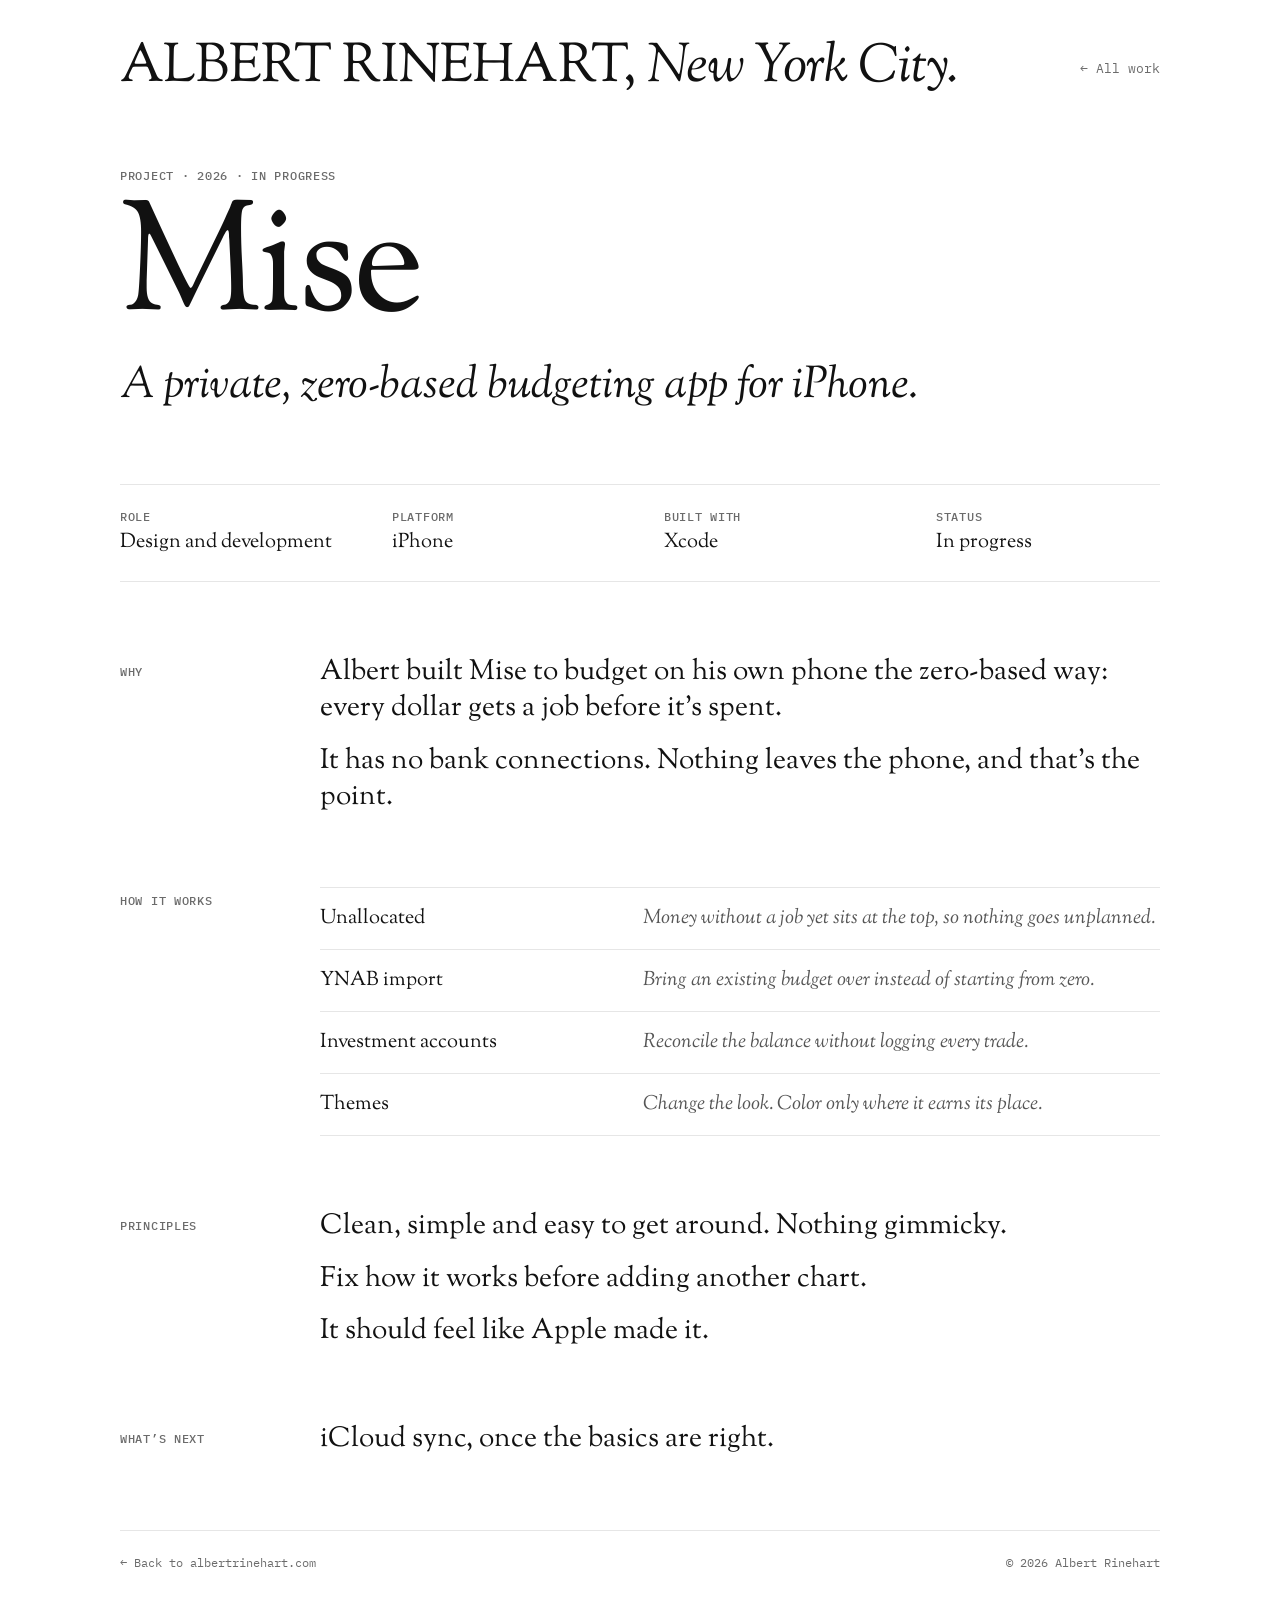
==== mise/index.html @ 3e0a6a21 "Initial site Co-Authored-By: Claude Opus 5.5 <noreply@anthropic.com>" ====
<!doctype html>
<html lang="en">
<head>
  <meta charset="utf-8">
  <meta name="viewport" content="width=device-width, initial-scale=1">
  <title>Mise — Albert Rinehart</title>
  <meta name="description" content="Mise is a private, zero-based budgeting app for iPhone by Albert Rinehart. No bank connections; nothing leaves the phone.">
  <meta property="og:title" content="Mise — Albert Rinehart">
  <meta property="og:url" content="https://albertrinehart.com/mise/">
  <link rel="canonical" href="https://albertrinehart.com/mise/">
  <link rel="preconnect" href="https://fonts.googleapis.com">
  <link rel="preconnect" href="https://fonts.gstatic.com" crossorigin>
  <link href="https://fonts.googleapis.com/css2?family=Sorts+Mill+Goudy:ital@0;1&family=IBM+Plex+Mono:wght@400;500&display=swap" rel="stylesheet">
  <link rel="stylesheet" href="/assets/styles.css">
</head>
<body>
  <div class="wrap">

    <header class="site-header">
      <a class="wordmark" href="/">ALBERT RINEHART, <span class="italic">New York City.</span></a>
      <a class="mono muted" href="/" style="font-size: 13px; text-decoration: none; min-height: 44px; display: flex; align-items: center">← All work</a>
    </header>

    <section class="project-hero">
      <span class="label" style="margin: 0">Project · 2026 · In progress</span>
      <h1 class="project-title">Mise</h1>
      <p class="project-sub">A private, zero-based budgeting app for iPhone.</p>
    </section>

    <section class="overview" aria-label="Overview">
      <div><span class="label" style="margin: 0">Role</span><span class="value">Design and development</span></div>
      <div><span class="label" style="margin: 0">Platform</span><span class="value">iPhone</span></div>
      <div><span class="label" style="margin: 0">Built with</span><span class="value">Xcode</span></div>
      <div><span class="label" style="margin: 0">Status</span><span class="value">In progress</span></div>
    </section>

    <!-- Screenshots hidden until assets/mise/ has budget.png, accounts.png and themes.png.
         To restore, uncomment and replace each placeholder with <img src="/assets/mise/budget.png" alt="Mise budget screen">
    <section class="screens" aria-label="Screens">
      <div class="screen">[Screenshot: Budget]</div>
      <div class="screen">[Screenshot: Accounts]</div>
      <div class="screen">[Screenshot: Themes]</div>
    </section>
    -->

    <section class="row-section">
      <h2 class="label" style="padding-top: 10px">Why</h2>
      <div class="rows prose">
        <p>Albert built Mise to budget on his own phone the zero-based way: every dollar gets a job before it’s spent.</p>
        <p>It has no bank connections. Nothing leaves the phone, and that’s the point.</p>
      </div>
    </section>

    <section class="row-section">
      <h2 class="label">How it works</h2>
      <div class="rows" style="font-size: 20px; line-height: 1.45">
        <div class="feature"><span>Unallocated</span><span>Money without a job yet sits at the top, so nothing goes unplanned.</span></div>
        <div class="feature"><span>YNAB import</span><span>Bring an existing budget over instead of starting from zero.</span></div>
        <div class="feature"><span>Investment accounts</span><span>Reconcile the balance without logging every trade.</span></div>
        <div class="feature"><span>Themes</span><span>Change the look. Color only where it earns its place.</span></div>
      </div>
    </section>

    <section class="row-section">
      <h2 class="label" style="padding-top: 10px">Principles</h2>
      <div class="rows prose">
        <p>Clean, simple and easy to get around. Nothing gimmicky.</p>
        <p>Fix how it works before adding another chart.</p>
        <p>It should feel like Apple made it.</p>
      </div>
    </section>

    <section class="row-section">
      <h2 class="label" style="padding-top: 10px">What’s next</h2>
      <div class="rows prose">
        <p>iCloud sync, once the basics are right.</p>
      </div>
    </section>

    <footer class="site-footer" style="padding-top: 24px; border-top: 1px solid var(--rule)">
      <a href="/" style="text-decoration: none">← Back to albertrinehart.com</a><span>© 2026 Albert Rinehart</span>
    </footer>
  </div>
</body>
</html>
---- assets/styles.css ----
:root {
  --bg: #FFFFFF;
  --fg: #111111;
  --muted: #6B6B6B;
  --soft: #555555;
  --rule: #E6E6E6;
  --serif: 'Sorts Mill Goudy', Georgia, 'Times New Roman', serif;
  --mono: 'IBM Plex Mono', ui-monospace, Menlo, monospace;
}

body.index {
  --bg: #0E0E0E;
  --fg: #F2F2F2;
  --muted: #A3A3A3;
  --soft: #A3A3A3;
  --rule: #2E2E2E;
}

* { box-sizing: border-box; }

html, body {
  margin: 0;
  background: var(--bg);
  color: var(--fg);
  transition: background-color 0.25s ease, color 0.25s ease;
}

body {
  font-family: var(--serif);
  -webkit-font-smoothing: antialiased;
}

body.toggleable { cursor: pointer; }

a {
  color: inherit;
  text-decoration: underline;
  text-decoration-thickness: 1px;
  text-underline-offset: 0.14em;
}
a:hover { opacity: 0.6; }
a:focus-visible, button:focus-visible { outline: 2px solid currentColor; outline-offset: 3px; }

.mono { font-family: var(--mono); }
.muted { color: var(--muted); }
.soft { color: var(--soft); }
.italic { font-style: italic; }

.wrap {
  max-width: 1120px;
  margin: 0 auto;
  padding: 40px 40px 72px;
  display: flex;
  flex-direction: column;
  gap: 72px;
}

/* Header */
.site-header {
  display: flex;
  flex-wrap: wrap;
  justify-content: space-between;
  align-items: center;
  gap: 16px;
}
.wordmark {
  font-size: clamp(34px, 4.2vw, 54px);
  line-height: 1.05;
  letter-spacing: -0.015em;
  text-decoration: none;
}
.header-right {
  display: flex;
  align-items: center;
  gap: 20px;
  font-family: var(--mono);
  font-size: 13px;
}
.toggle {
  min-height: 44px;
  padding: 0;
  border: 0;
  background: transparent;
  color: inherit;
  cursor: pointer;
  display: flex;
  gap: 8px;
  align-items: center;
  font-family: var(--mono);
  font-size: 13px;
}
.toggle .read-label { color: var(--fg); }
.toggle .index-label { color: #8A8A8A; }
body.index .toggle .read-label { color: #6F6F6F; }
body.index .toggle .index-label { color: var(--fg); }

/* Views */
body.index .view-read { display: none; }
body:not(.index) .view-index { display: none; }

/* Read view */
.blurb {
  display: flex;
  flex-direction: column;
  gap: 40px;
  font-size: clamp(24px, 2.9vw, 38px);
  line-height: 1.2;
  letter-spacing: -0.01em;
}
.blurb p { margin: 0; }
.fake-link {
  text-decoration: underline;
  text-decoration-thickness: 1px;
  text-underline-offset: 0.14em;
}

.details {
  display: flex;
  flex-wrap: wrap;
  gap: 40px 64px;
  padding-top: 32px;
  border-top: 1px solid var(--rule);
  font-size: 19px;
  line-height: 1.5;
}
.details > div {
  flex: 1 1 200px;
  display: flex;
  flex-direction: column;
  gap: 4px;
}

.label {
  margin: 0 0 8px;
  font-family: var(--mono);
  font-size: 12px;
  font-weight: 500;
  letter-spacing: 0.06em;
  text-transform: uppercase;
  color: var(--muted);
}

/* Index view */
.index-main {
  display: flex;
  flex-direction: column;
  gap: 56px;
  font-size: 20px;
  line-height: 1.45;
}
.row-section {
  display: flex;
  flex-wrap: wrap;
  gap: 12px 40px;
}
.row-section > .label {
  flex: 1 1 160px;
  margin: 0;
  padding-top: 6px;
}
.row-section > .rows {
  flex: 999 1 520px;
  min-width: 0;
  display: flex;
  flex-direction: column;
}
.row {
  display: flex;
  flex-wrap: wrap;
  justify-content: space-between;
  gap: 4px 24px;
  padding: 14px 0;
  border-bottom: 1px solid var(--rule);
  text-decoration: none;
}
.row:last-child { border-bottom: 0; }
.row .meta {
  font-family: var(--mono);
  font-size: 13px;
  color: var(--muted);
}
.stack { display: flex; flex-direction: column; gap: 6px; }
.stack p { margin: 0; }
.inline-links { display: flex; flex-wrap: wrap; gap: 8px 28px; }

.stats { display: flex; flex-wrap: wrap; gap: 24px 48px; margin-bottom: 20px; }
.stat { display: flex; flex-direction: column; }
.stat-value { font-size: 48px; line-height: 1.1; font-variant-numeric: tabular-nums; min-width: 3ch; }
.stat-label { font-family: var(--mono); font-size: 12px; color: var(--muted); }

.ride-list { display: flex; flex-direction: column; }
.ride {
  display: flex;
  flex-wrap: wrap;
  justify-content: space-between;
  gap: 4px 24px;
  padding: 12px 0;
  border-top: 1px solid var(--rule);
}
.ride .meta { font-family: var(--mono); font-size: 13px; color: var(--muted); }
.view-on-strava { font-weight: 600; }

.attribution {
  margin-top: 16px;
  display: flex;
  align-items: center;
  gap: 12px;
  font-family: var(--mono);
  font-size: 12px;
  color: var(--muted);
}
.attribution img { height: 16px; width: auto; }

/* Footer */
.site-email { font-size: clamp(20px, 2.2vw, 26px); }

.site-footer {
  display: flex;
  flex-wrap: wrap;
  justify-content: space-between;
  gap: 8px 24px;
  font-family: var(--mono);
  font-size: 12px;
  color: var(--muted);
}

/* Project pages */
.project-hero { display: flex; flex-direction: column; gap: 20px; }
.project-title {
  margin: 0;
  font-size: clamp(80px, 12vw, 160px);
  font-weight: 400;
  line-height: 0.9;
  letter-spacing: -0.03em;
}
.project-sub {
  margin: 0;
  max-width: 820px;
  font-size: clamp(28px, 3.4vw, 44px);
  line-height: 1.15;
  font-style: italic;
}
.overview {
  display: flex;
  flex-wrap: wrap;
  gap: 24px 48px;
  padding: 24px 0;
  border-top: 1px solid var(--rule);
  border-bottom: 1px solid var(--rule);
}
.overview > div { flex: 1 1 180px; display: flex; flex-direction: column; gap: 4px; }
.overview .value { font-size: 20px; }
.screens { display: flex; flex-wrap: wrap; gap: 24px; justify-content: space-between; }
.screen {
  flex: 1 1 240px;
  max-width: 340px;
  aspect-ratio: 9 / 19.5;
  border-radius: 40px;
  background: #F4F3F0;
  border: 1px solid var(--rule);
  overflow: hidden;
  display: flex;
  align-items: center;
  justify-content: center;
  font-family: var(--mono);
  font-size: 12px;
  color: var(--muted);
}
.screen img { width: 100%; height: 100%; object-fit: cover; }
.prose {
  display: flex;
  flex-direction: column;
  gap: 16px;
  font-size: clamp(22px, 2.2vw, 28px);
  line-height: 1.3;
}
.prose p { margin: 0; }
.feature {
  display: flex;
  flex-wrap: wrap;
  gap: 4px 24px;
  padding: 16px 0;
  border-top: 1px solid var(--rule);
}
.feature:last-child { border-bottom: 1px solid var(--rule); }
.feature > :first-child { flex: 1 1 200px; }
.feature > :last-child { flex: 2 1 320px; color: var(--soft); font-style: italic; }

@media (max-width: 640px) {
  .wrap { padding: 24px 20px 56px; gap: 48px; }
  .wordmark { font-size: 30px; }
  .blurb { gap: 28px; }
}

@media (prefers-reduced-motion: reduce) {
  html, body { transition: none; }
}
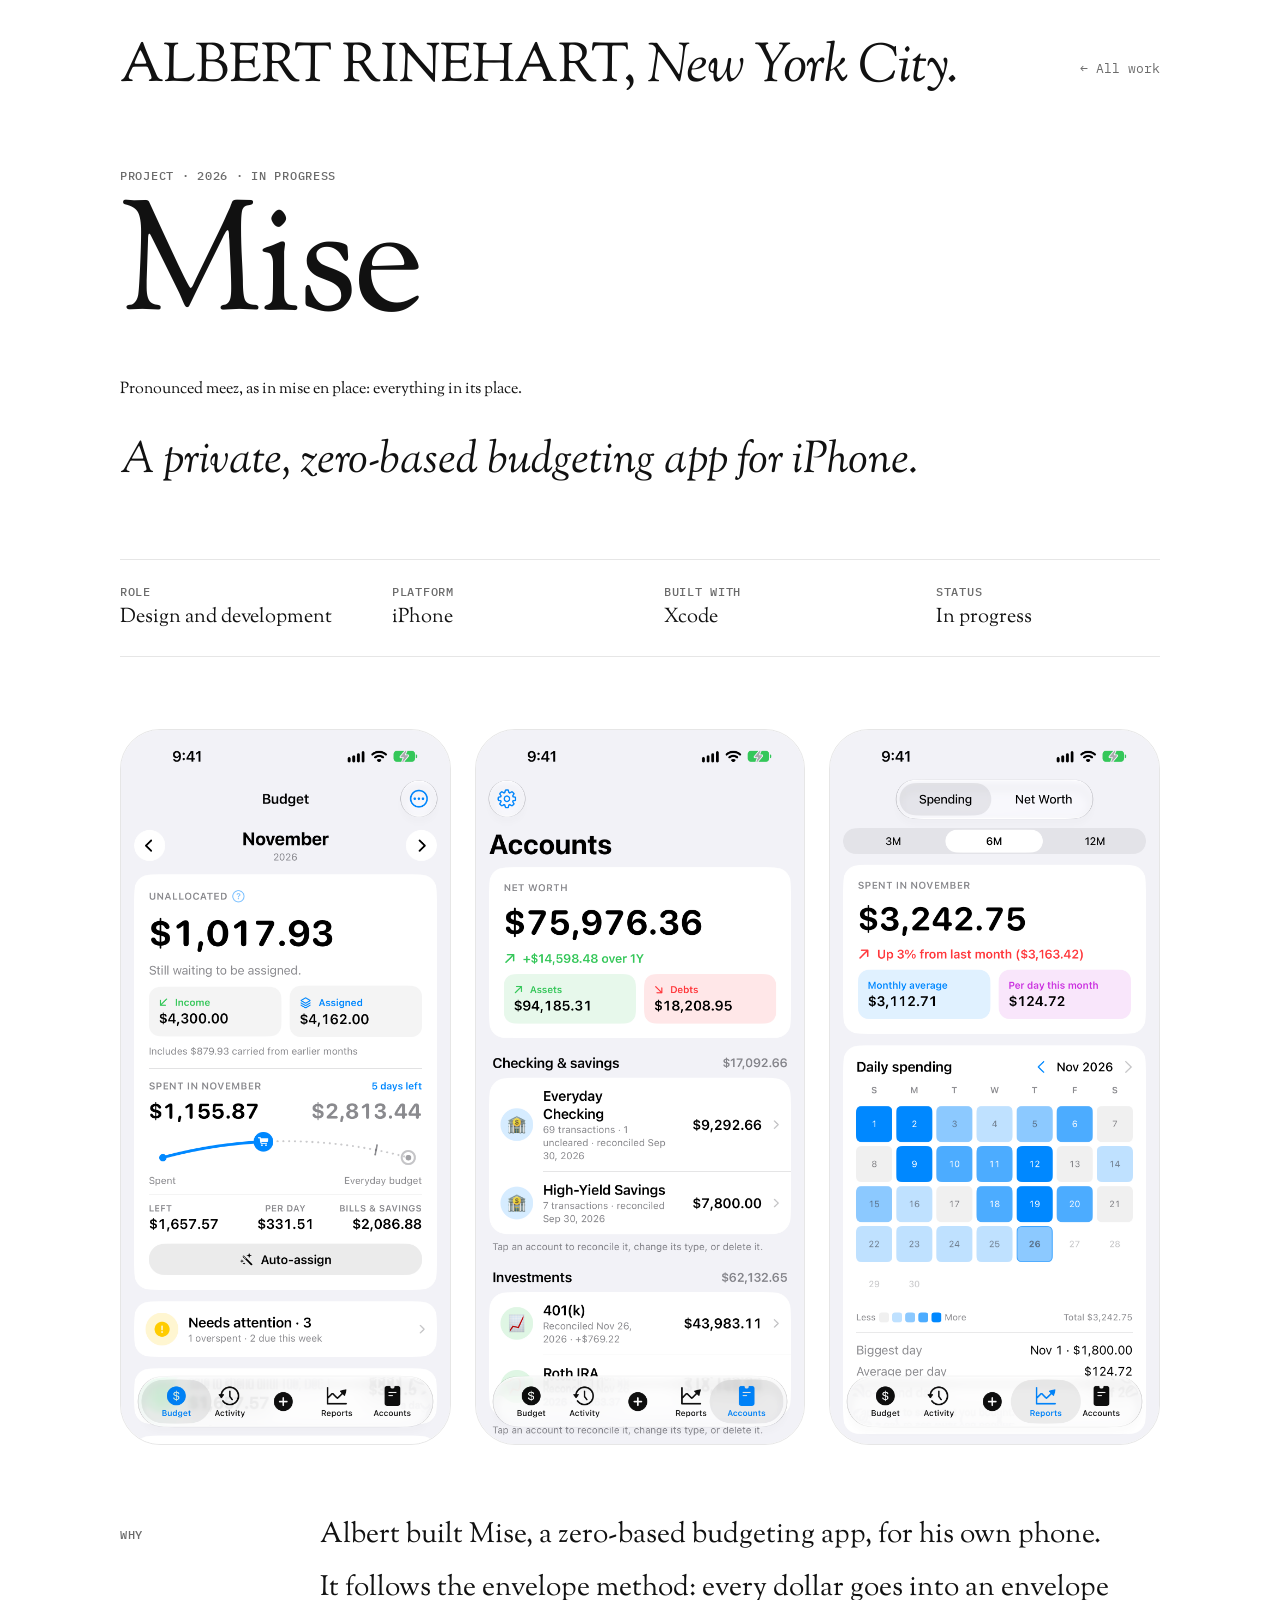
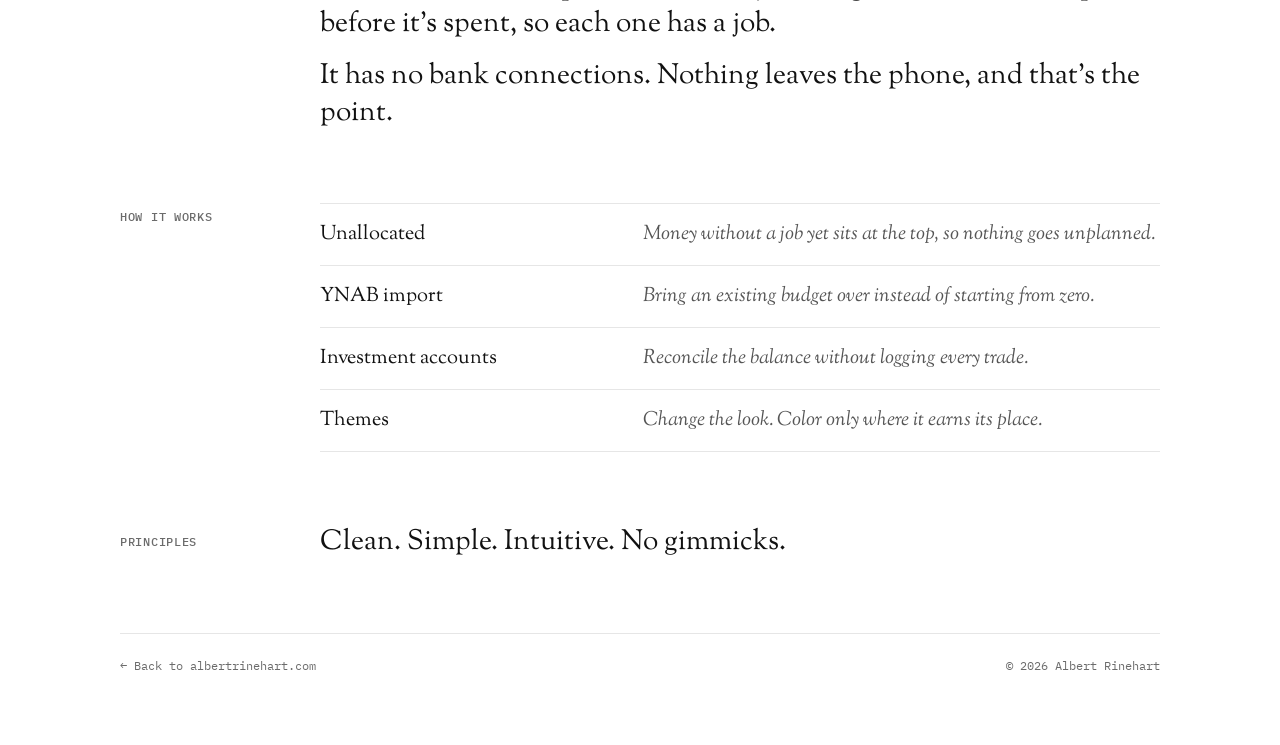
==== commit 93ff3b34: "Add Mise screenshots: Budget, Accounts, Reports Captured from the iOS Simulator (iPhone 18 Pro) usin" ====
--- a/mise/index.html
+++ b/mise/index.html
@@ -4,7 +4,7 @@
   <meta charset="utf-8">
   <meta name="viewport" content="width=device-width, initial-scale=1">
   <title>Mise — Albert Rinehart</title>
-  <meta name="description" content="Mise is a private, zero-based budgeting app for iPhone by Albert Rinehart. No bank connections; nothing leaves the phone.">
+  <meta name="description" content="Mise (pronounced meez) is a private, zero-based budgeting app for iPhone by Albert Rinehart. No bank connections; nothing leaves the phone.">
   <meta property="og:title" content="Mise — Albert Rinehart">
   <meta property="og:url" content="https://albertrinehart.com/mise/">
   <link rel="canonical" href="https://albertrinehart.com/mise/">
@@ -24,6 +24,7 @@
     <section class="project-hero">
       <span class="label" style="margin: 0">Project · 2026 · In progress</span>
       <h1 class="project-title">Mise</h1>
+      <p class="pronounce">Pronounced <span style="font-style: normal">meez</span>, as in mise en place: everything in its place.</p>
       <p class="project-sub">A private, zero-based budgeting app for iPhone.</p>
     </section>
 
@@ -34,19 +35,17 @@
       <div><span class="label" style="margin: 0">Status</span><span class="value">In progress</span></div>
     </section>
 
-    <!-- Screenshots hidden until assets/mise/ has budget.png, accounts.png and themes.png.
-         To restore, uncomment and replace each placeholder with <img src="/assets/mise/budget.png" alt="Mise budget screen">
     <section class="screens" aria-label="Screens">
-      <div class="screen">[Screenshot: Budget]</div>
-      <div class="screen">[Screenshot: Accounts]</div>
-      <div class="screen">[Screenshot: Themes]</div>
+      <div class="screen"><img src="/assets/mise/budget.png" alt="Mise Budget screen for November: $1,017.93 unallocated, $4,300 income and $4,162 assigned, with a spending pace chart and an Auto-assign button." width="1206" height="2622"></div>
+      <div class="screen"><img src="/assets/mise/accounts.png" alt="Mise Accounts screen: net worth of $75,976.36, up $14,598.48 over a year, split into assets and debts, with checking, savings and investment accounts listed." width="1206" height="2622" loading="lazy"></div>
+      <div class="screen"><img src="/assets/mise/reports.png" alt="Mise Reports screen, Spending tab: $3,242.75 spent in November, up 3% from last month, with monthly and per-day averages and a daily spending calendar shaded by amount." width="1206" height="2622" loading="lazy"></div>
     </section>
-    -->
 
     <section class="row-section">
       <h2 class="label" style="padding-top: 10px">Why</h2>
       <div class="rows prose">
-        <p>Albert built Mise to budget on his own phone the zero-based way: every dollar gets a job before it’s spent.</p>
+        <p>Albert built Mise, a zero-based budgeting app, for his own phone.</p>
+        <p>It follows the envelope method: every dollar goes into an envelope before it’s spent, so each one has a job.</p>
         <p>It has no bank connections. Nothing leaves the phone, and that’s the point.</p>
       </div>
     </section>
@@ -64,16 +63,7 @@
     <section class="row-section">
       <h2 class="label" style="padding-top: 10px">Principles</h2>
       <div class="rows prose">
-        <p>Clean, simple and easy to get around. Nothing gimmicky.</p>
-        <p>Fix how it works before adding another chart.</p>
-        <p>It should feel like Apple made it.</p>
-      </div>
-    </section>
-
-    <section class="row-section">
-      <h2 class="label" style="padding-top: 10px">What’s next</h2>
-      <div class="rows prose">
-        <p>iCloud sync, once the basics are right.</p>
+        <p>Clean. Simple. Intuitive. No gimmicks.</p>
       </div>
     </section>
 
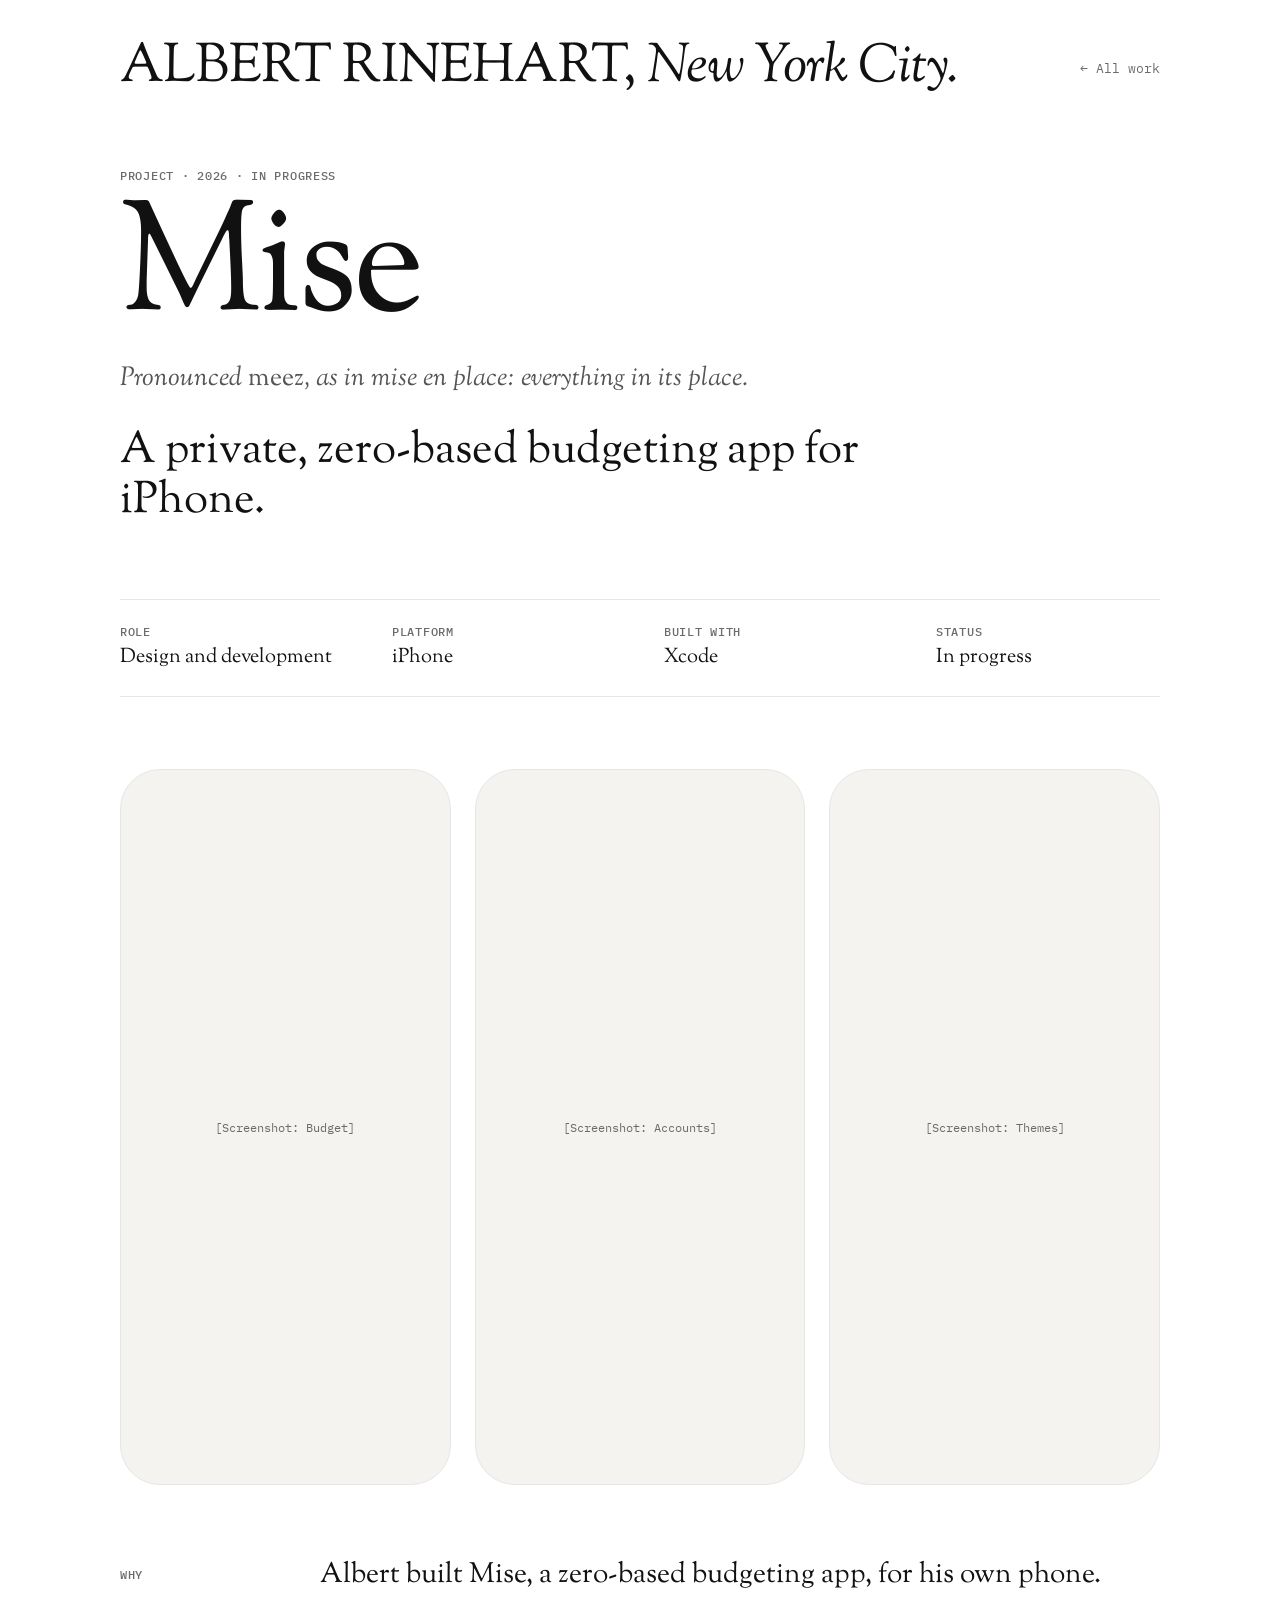
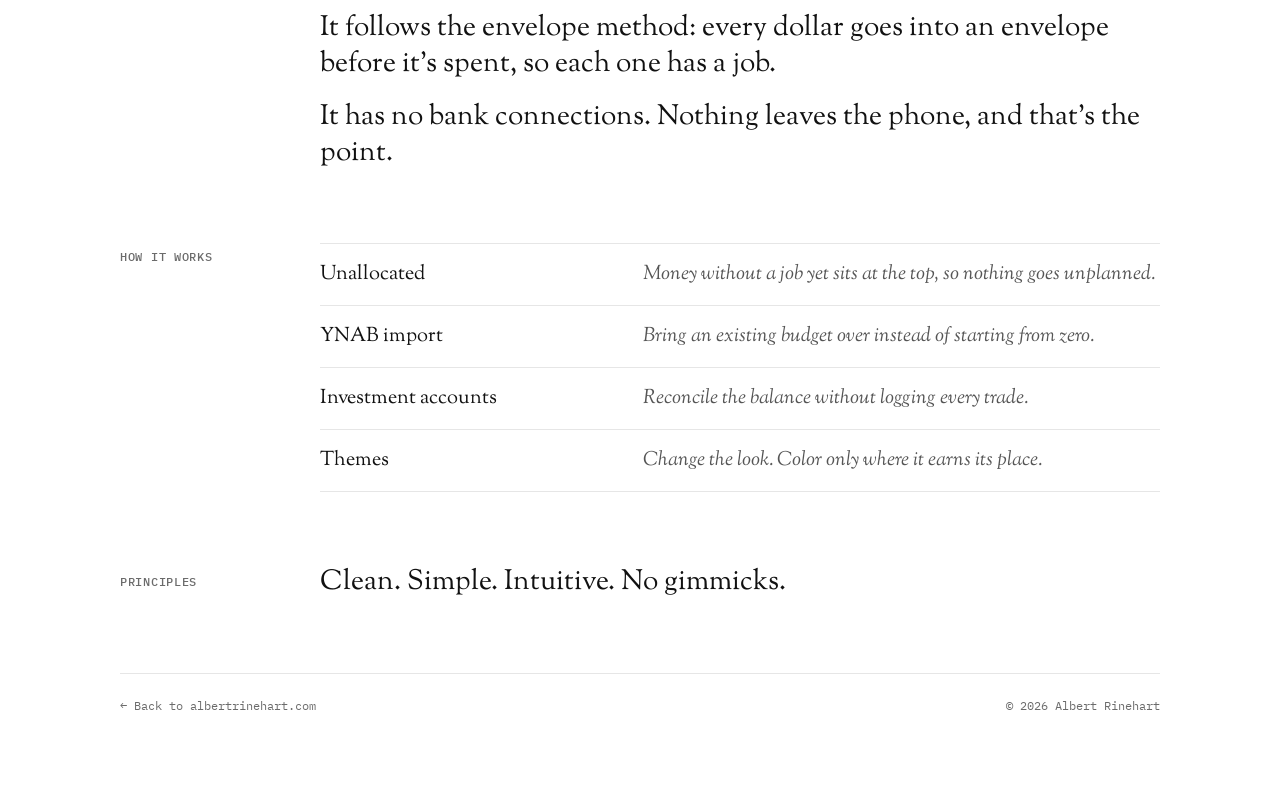
==== commit d0336987: "Update Mise page copy: pronunciation, envelope method, shorter principles Co-Authored-By: Claude Opu" ====
--- a/mise/index.html
+++ b/mise/index.html
@@ -35,10 +35,11 @@
       <div><span class="label" style="margin: 0">Status</span><span class="value">In progress</span></div>
     </section>
 
+    <!-- Replace each placeholder with <img src="/assets/mise/budget.png" alt="Mise budget screen"> -->
     <section class="screens" aria-label="Screens">
-      <div class="screen"><img src="/assets/mise/budget.png" alt="Mise Budget screen for November: $1,017.93 unallocated, $4,300 income and $4,162 assigned, with a spending pace chart and an Auto-assign button." width="1206" height="2622"></div>
-      <div class="screen"><img src="/assets/mise/accounts.png" alt="Mise Accounts screen: net worth of $75,976.36, up $14,598.48 over a year, split into assets and debts, with checking, savings and investment accounts listed." width="1206" height="2622" loading="lazy"></div>
-      <div class="screen"><img src="/assets/mise/reports.png" alt="Mise Reports screen, Spending tab: $3,242.75 spent in November, up 3% from last month, with monthly and per-day averages and a daily spending calendar shaded by amount." width="1206" height="2622" loading="lazy"></div>
+      <div class="screen">[Screenshot: Budget]</div>
+      <div class="screen">[Screenshot: Accounts]</div>
+      <div class="screen">[Screenshot: Themes]</div>
     </section>
 
     <section class="row-section">
--- a/assets/styles.css
+++ b/assets/styles.css
@@ -238,8 +238,15 @@
   max-width: 820px;
   font-size: clamp(28px, 3.4vw, 44px);
   line-height: 1.15;
+}
+.pronounce {
+  margin: 0;
+  font-size: clamp(20px, 2vw, 26px);
+  line-height: 1.3;
   font-style: italic;
-}
+  color: var(--soft);
+}
+.pronounce + .project-sub { margin-top: 12px; }
 .overview {
   display: flex;
   flex-wrap: wrap;
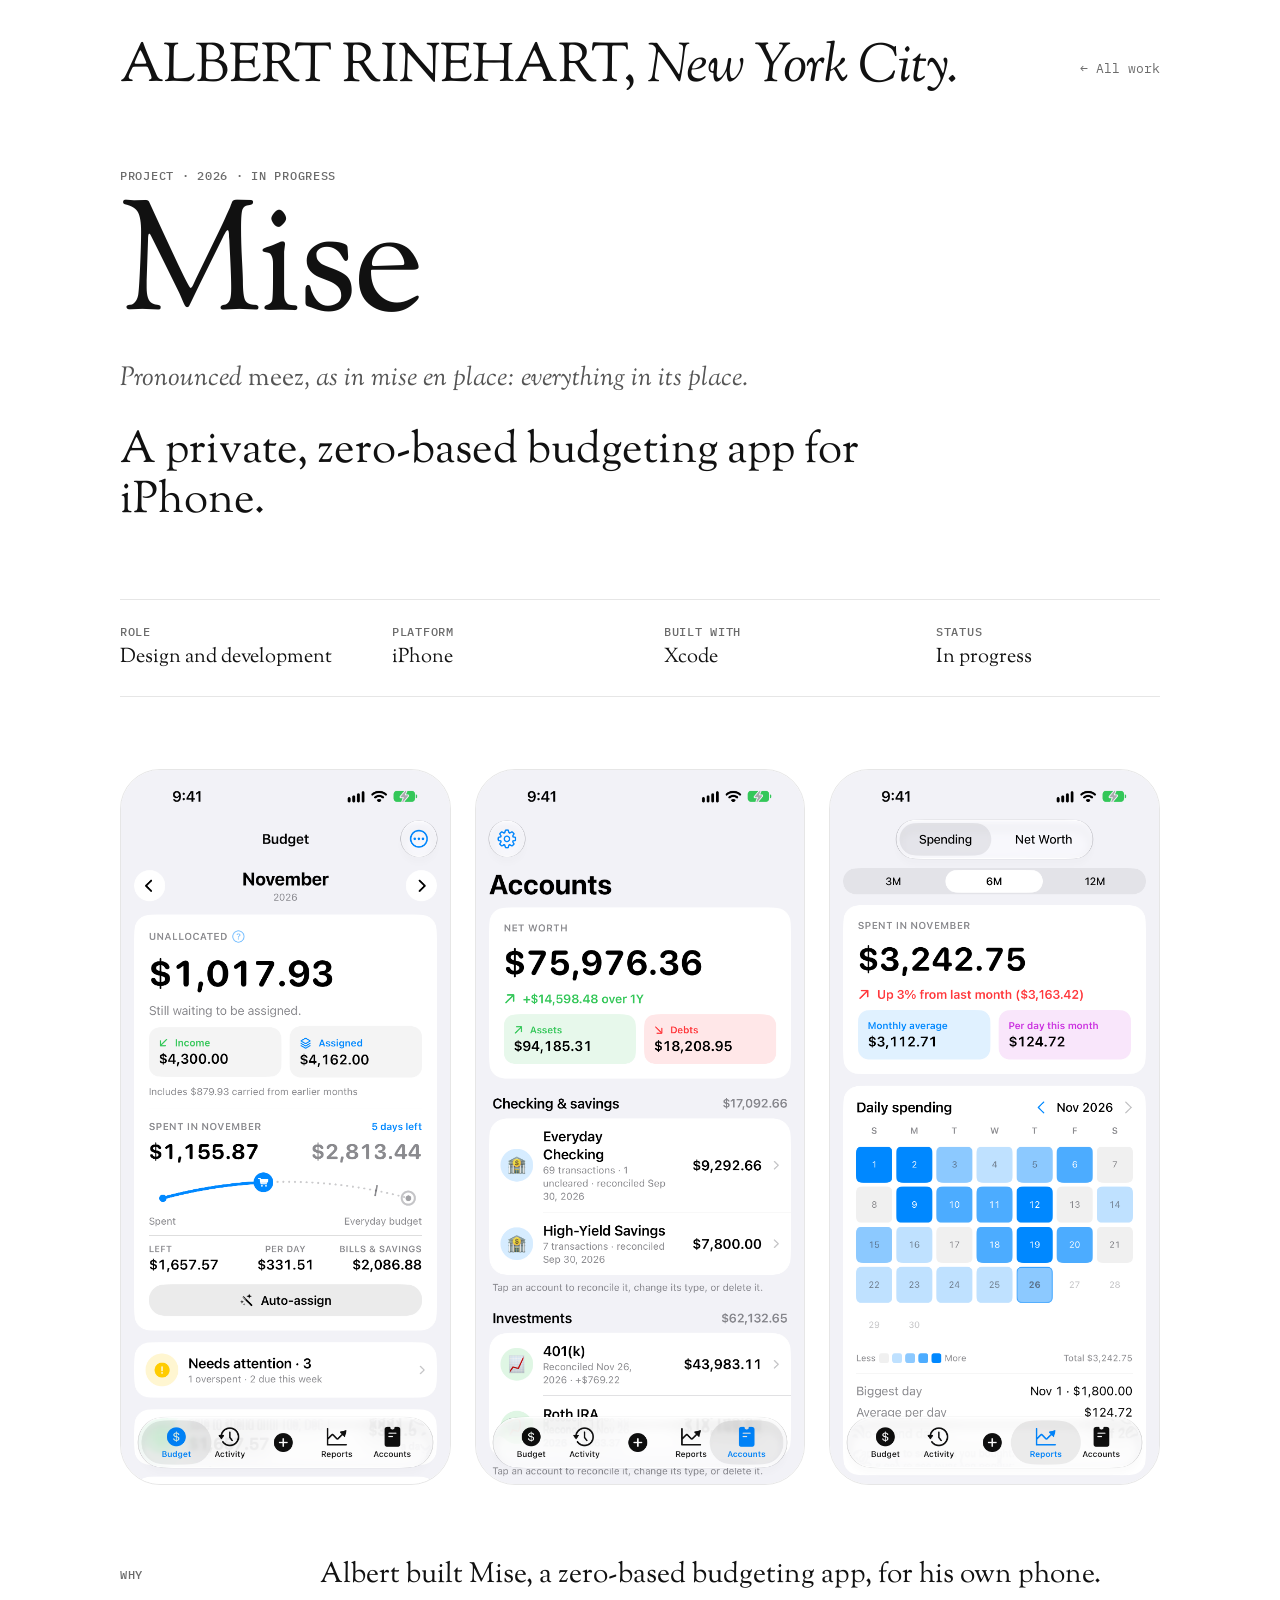
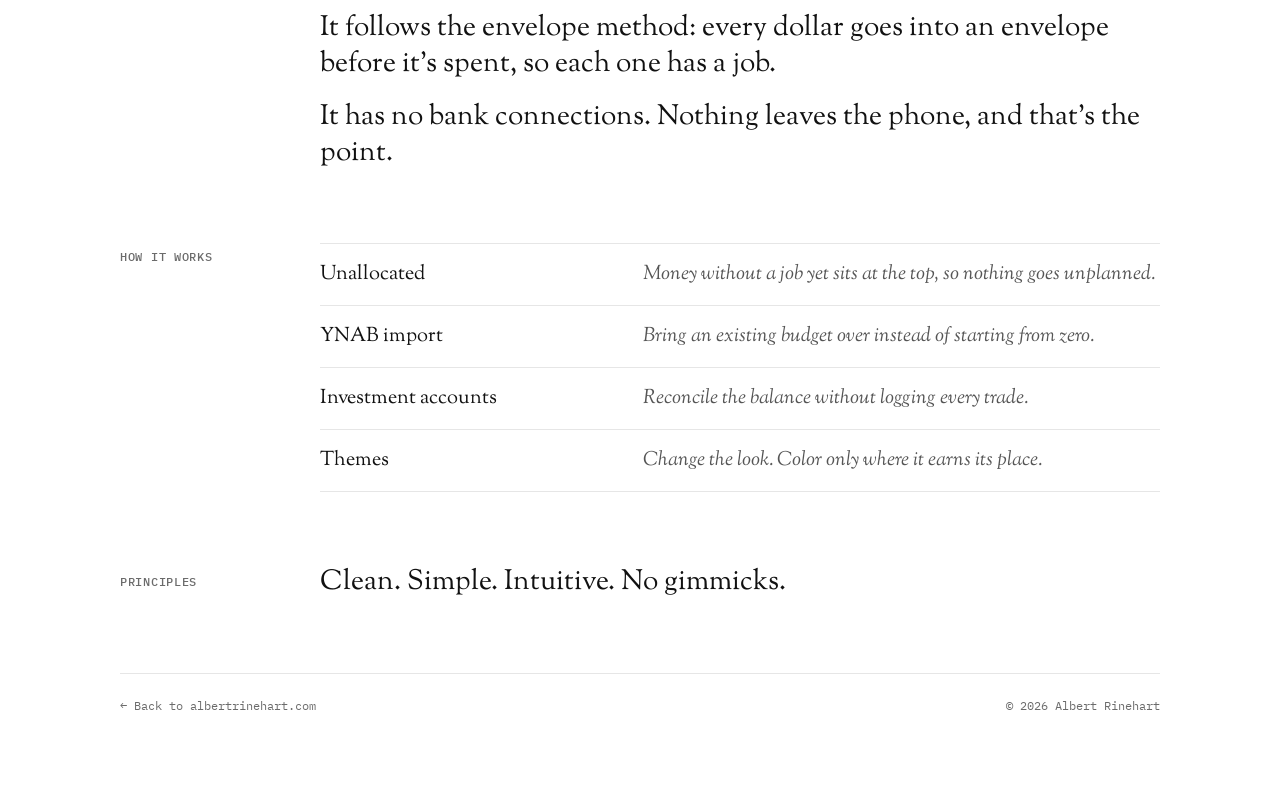
==== commit 10977f2f: "Add link preview card and AR favicon Preview image uses the site wordmark (Sorts Mill Goudy) and is " ====
--- a/mise/index.html
+++ b/mise/index.html
@@ -7,6 +7,16 @@
   <meta name="description" content="Mise (pronounced meez) is a private, zero-based budgeting app for iPhone by Albert Rinehart. No bank connections; nothing leaves the phone.">
   <meta property="og:title" content="Mise — Albert Rinehart">
   <meta property="og:url" content="https://albertrinehart.com/mise/">
+  <meta property="og:type" content="website">
+  <meta property="og:site_name" content="Albert Rinehart">
+  <meta property="og:image" content="https://albertrinehart.com/assets/og-image.png">
+  <meta property="og:image:width" content="1200">
+  <meta property="og:image:height" content="630">
+  <meta property="og:image:alt" content="Albert Rinehart, New York City.">
+  <meta name="twitter:card" content="summary_large_image">
+  <link rel="icon" type="image/png" sizes="32x32" href="/assets/icon-32.png">
+  <link rel="icon" type="image/png" sizes="192x192" href="/assets/icon-192.png">
+  <link rel="apple-touch-icon" href="/apple-touch-icon.png">
   <link rel="canonical" href="https://albertrinehart.com/mise/">
   <link rel="preconnect" href="https://fonts.googleapis.com">
   <link rel="preconnect" href="https://fonts.gstatic.com" crossorigin>
@@ -35,11 +45,10 @@
       <div><span class="label" style="margin: 0">Status</span><span class="value">In progress</span></div>
     </section>
 
-    <!-- Replace each placeholder with <img src="/assets/mise/budget.png" alt="Mise budget screen"> -->
     <section class="screens" aria-label="Screens">
-      <div class="screen">[Screenshot: Budget]</div>
-      <div class="screen">[Screenshot: Accounts]</div>
-      <div class="screen">[Screenshot: Themes]</div>
+      <div class="screen"><img src="/assets/mise/budget.png" alt="Mise Budget screen for November: $1,017.93 unallocated, $4,300 income and $4,162 assigned, with a spending pace chart and an Auto-assign button." width="1206" height="2622"></div>
+      <div class="screen"><img src="/assets/mise/accounts.png" alt="Mise Accounts screen: net worth of $75,976.36, up $14,598.48 over a year, split into assets and debts, with checking, savings and investment accounts listed." width="1206" height="2622" loading="lazy"></div>
+      <div class="screen"><img src="/assets/mise/reports.png" alt="Mise Reports screen, Spending tab: $3,242.75 spent in November, up 3% from last month, with monthly and per-day averages and a daily spending calendar shaded by amount." width="1206" height="2622" loading="lazy"></div>
     </section>
 
     <section class="row-section">
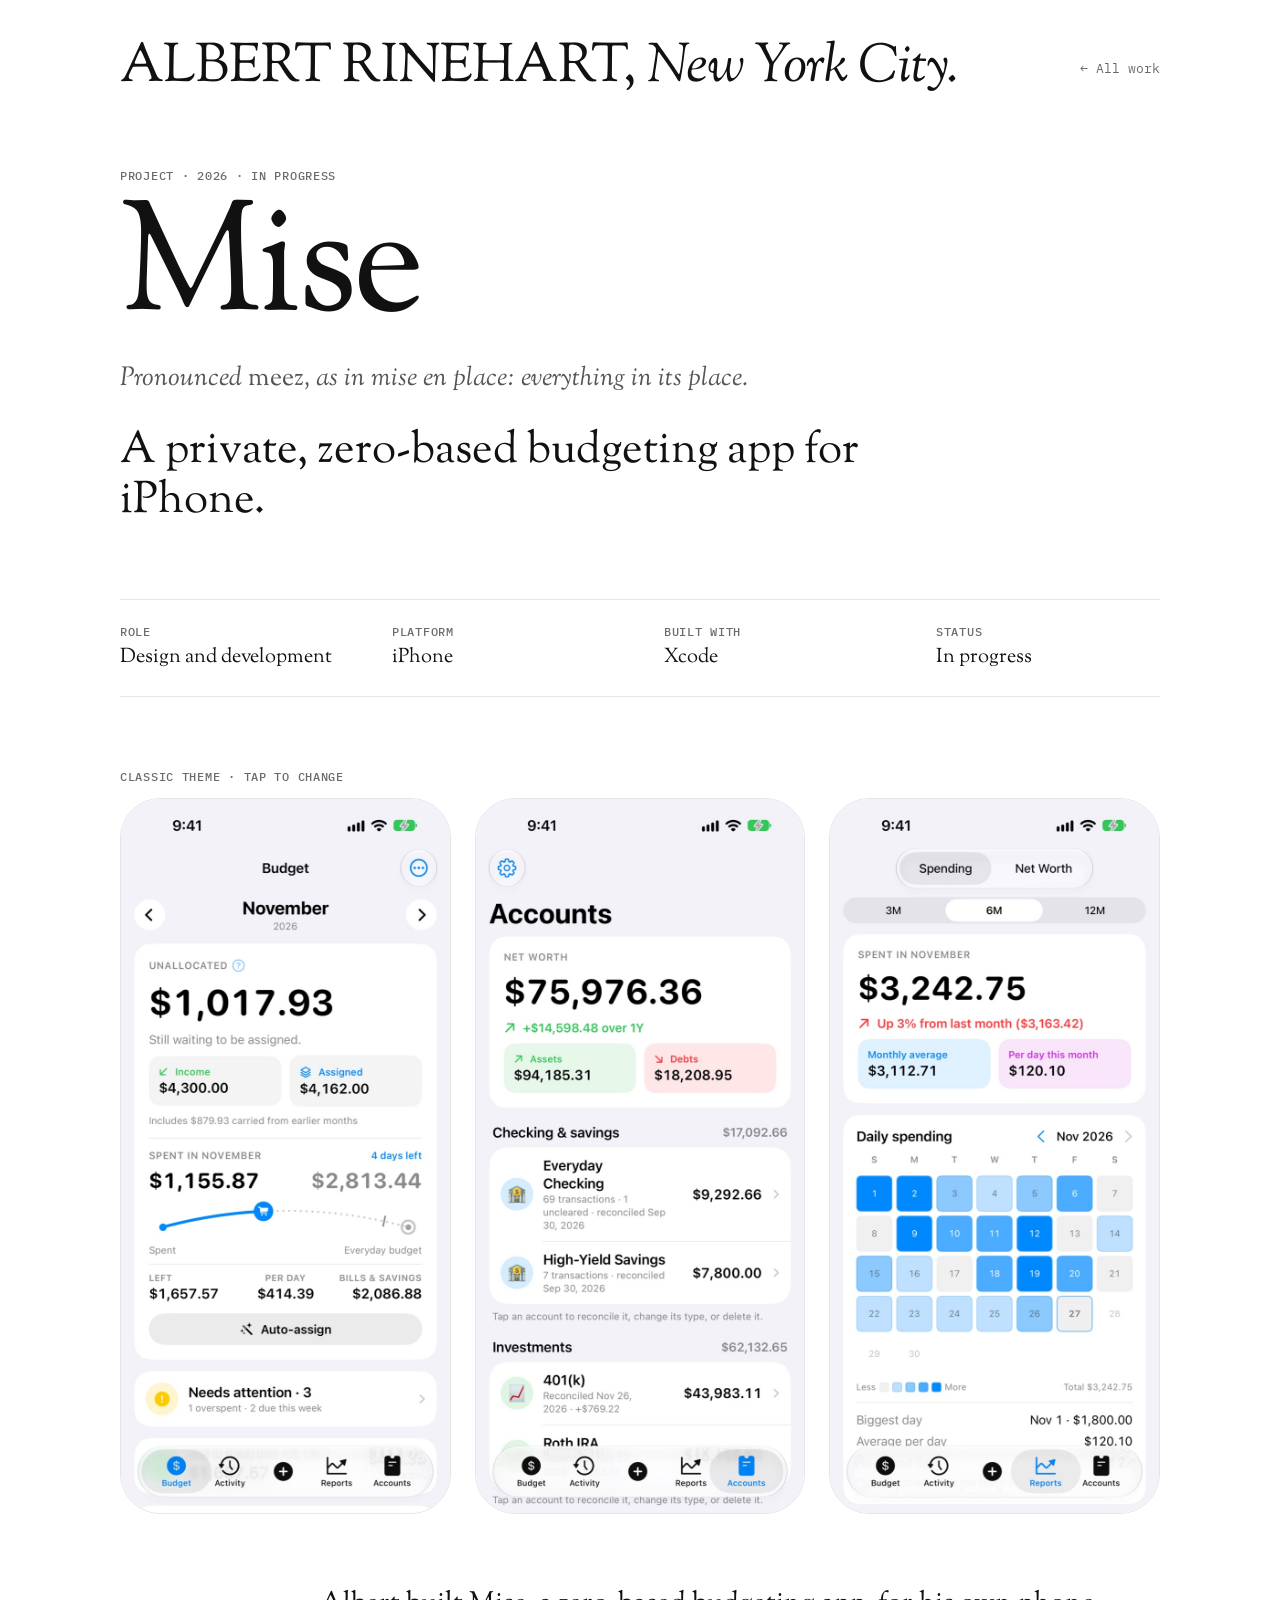
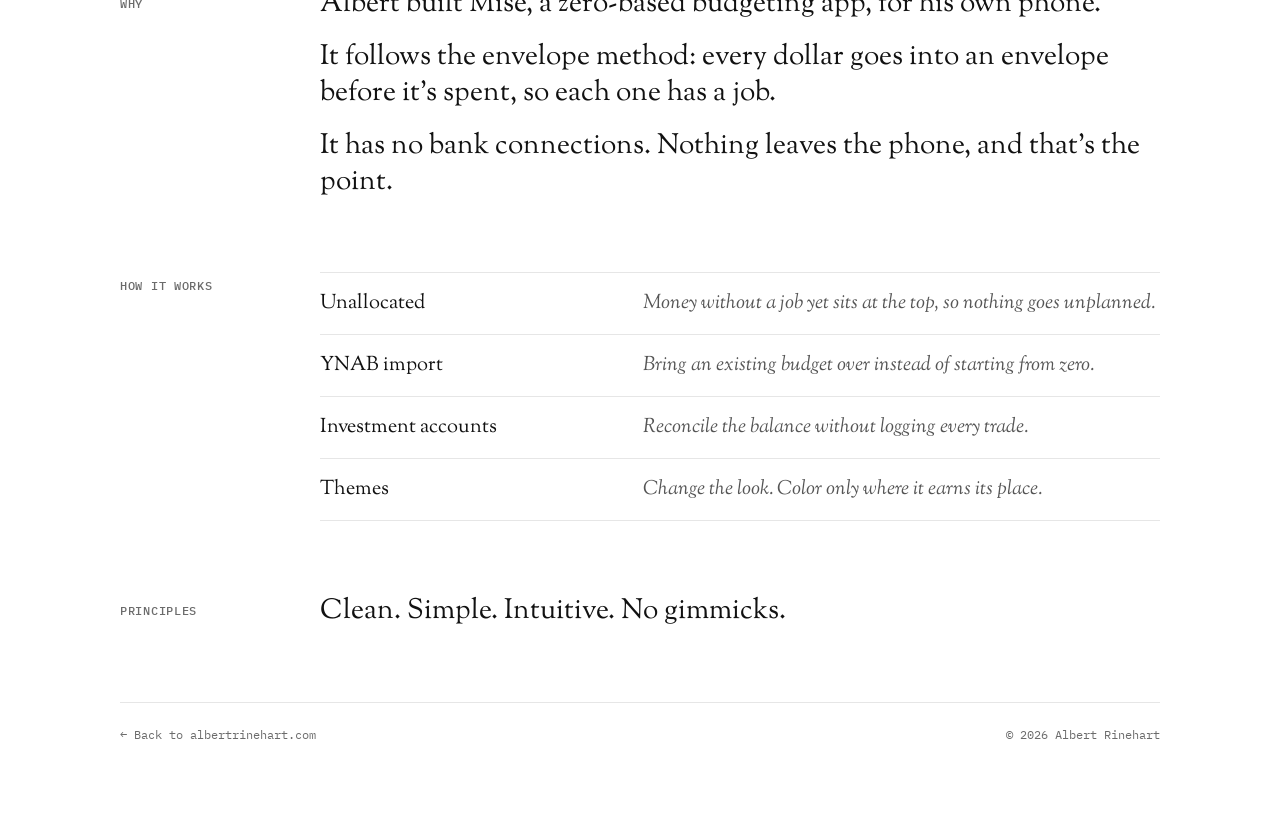
==== commit 42785d43: "Mise page: tap the phones to cycle through all seven themes 21 new Simulator screenshots (Budget, Ac" ====
--- a/mise/index.html
+++ b/mise/index.html
@@ -22,6 +22,7 @@
   <link rel="preconnect" href="https://fonts.gstatic.com" crossorigin>
   <link href="https://fonts.googleapis.com/css2?family=Sorts+Mill+Goudy:ital@0;1&family=IBM+Plex+Mono:wght@400;500&display=swap" rel="stylesheet">
   <link rel="stylesheet" href="/assets/styles.css">
+  <script src="/assets/mise.js" defer></script>
 </head>
 <body>
   <div class="wrap">
@@ -45,11 +46,14 @@
       <div><span class="label" style="margin: 0">Status</span><span class="value">In progress</span></div>
     </section>
 
-    <section class="screens" aria-label="Screens">
-      <div class="screen"><img src="/assets/mise/budget.png" alt="Mise Budget screen for November: $1,017.93 unallocated, $4,300 income and $4,162 assigned, with a spending pace chart and an Auto-assign button." width="1206" height="2622"></div>
-      <div class="screen"><img src="/assets/mise/accounts.png" alt="Mise Accounts screen: net worth of $75,976.36, up $14,598.48 over a year, split into assets and debts, with checking, savings and investment accounts listed." width="1206" height="2622" loading="lazy"></div>
-      <div class="screen"><img src="/assets/mise/reports.png" alt="Mise Reports screen, Spending tab: $3,242.75 spent in November, up 3% from last month, with monthly and per-day averages and a daily spending calendar shaded by amount." width="1206" height="2622" loading="lazy"></div>
-    </section>
+    <div class="screens-block">
+      <button type="button" class="label theme-toggle" hidden><span class="theme-name" aria-live="polite">Classic</span> theme · Tap to change</button>
+      <section class="screens" aria-label="Screens">
+        <div class="screen" data-screen="budget"><img src="/assets/mise/classic-budget.jpg" alt="Mise Budget screen for November: $1,017.93 unallocated, $4,300 income and $4,162 assigned, with a spending pace chart and an Auto-assign button." width="720" height="1566"></div>
+        <div class="screen" data-screen="accounts"><img src="/assets/mise/classic-accounts.jpg" alt="Mise Accounts screen: net worth of $75,976.36, up $14,598.48 over a year, split into assets and debts, with checking, savings and investment accounts listed." width="720" height="1566"></div>
+        <div class="screen" data-screen="reports"><img src="/assets/mise/classic-reports.jpg" alt="Mise Reports screen, Spending tab: $3,242.75 spent in November, up 3% from last month, with monthly and per-day averages and a daily spending calendar shaded by amount." width="720" height="1566"></div>
+      </section>
+    </div>
 
     <section class="row-section">
       <h2 class="label" style="padding-top: 10px">Why</h2>
--- a/assets/styles.css
+++ b/assets/styles.css
@@ -274,6 +274,13 @@
   color: var(--muted);
 }
 .screen img { width: 100%; height: 100%; object-fit: cover; }
+.screens-block { display: flex; flex-direction: column; gap: 14px; }
+.screens.is-switchable .screen { cursor: pointer; position: relative; }
+.screen .screen-next { position: absolute; inset: 0; opacity: 0; transition: opacity 0.35s ease; }
+.screen .screen-next.is-in { opacity: 1; }
+.theme-toggle { align-self: flex-start; margin: 0; padding: 0; background: none; border: 0; cursor: pointer; }
+.theme-toggle:hover { color: var(--fg); }
+@media (prefers-reduced-motion: reduce) { .screen .screen-next { transition: none; } }
 .prose {
   display: flex;
   flex-direction: column;
